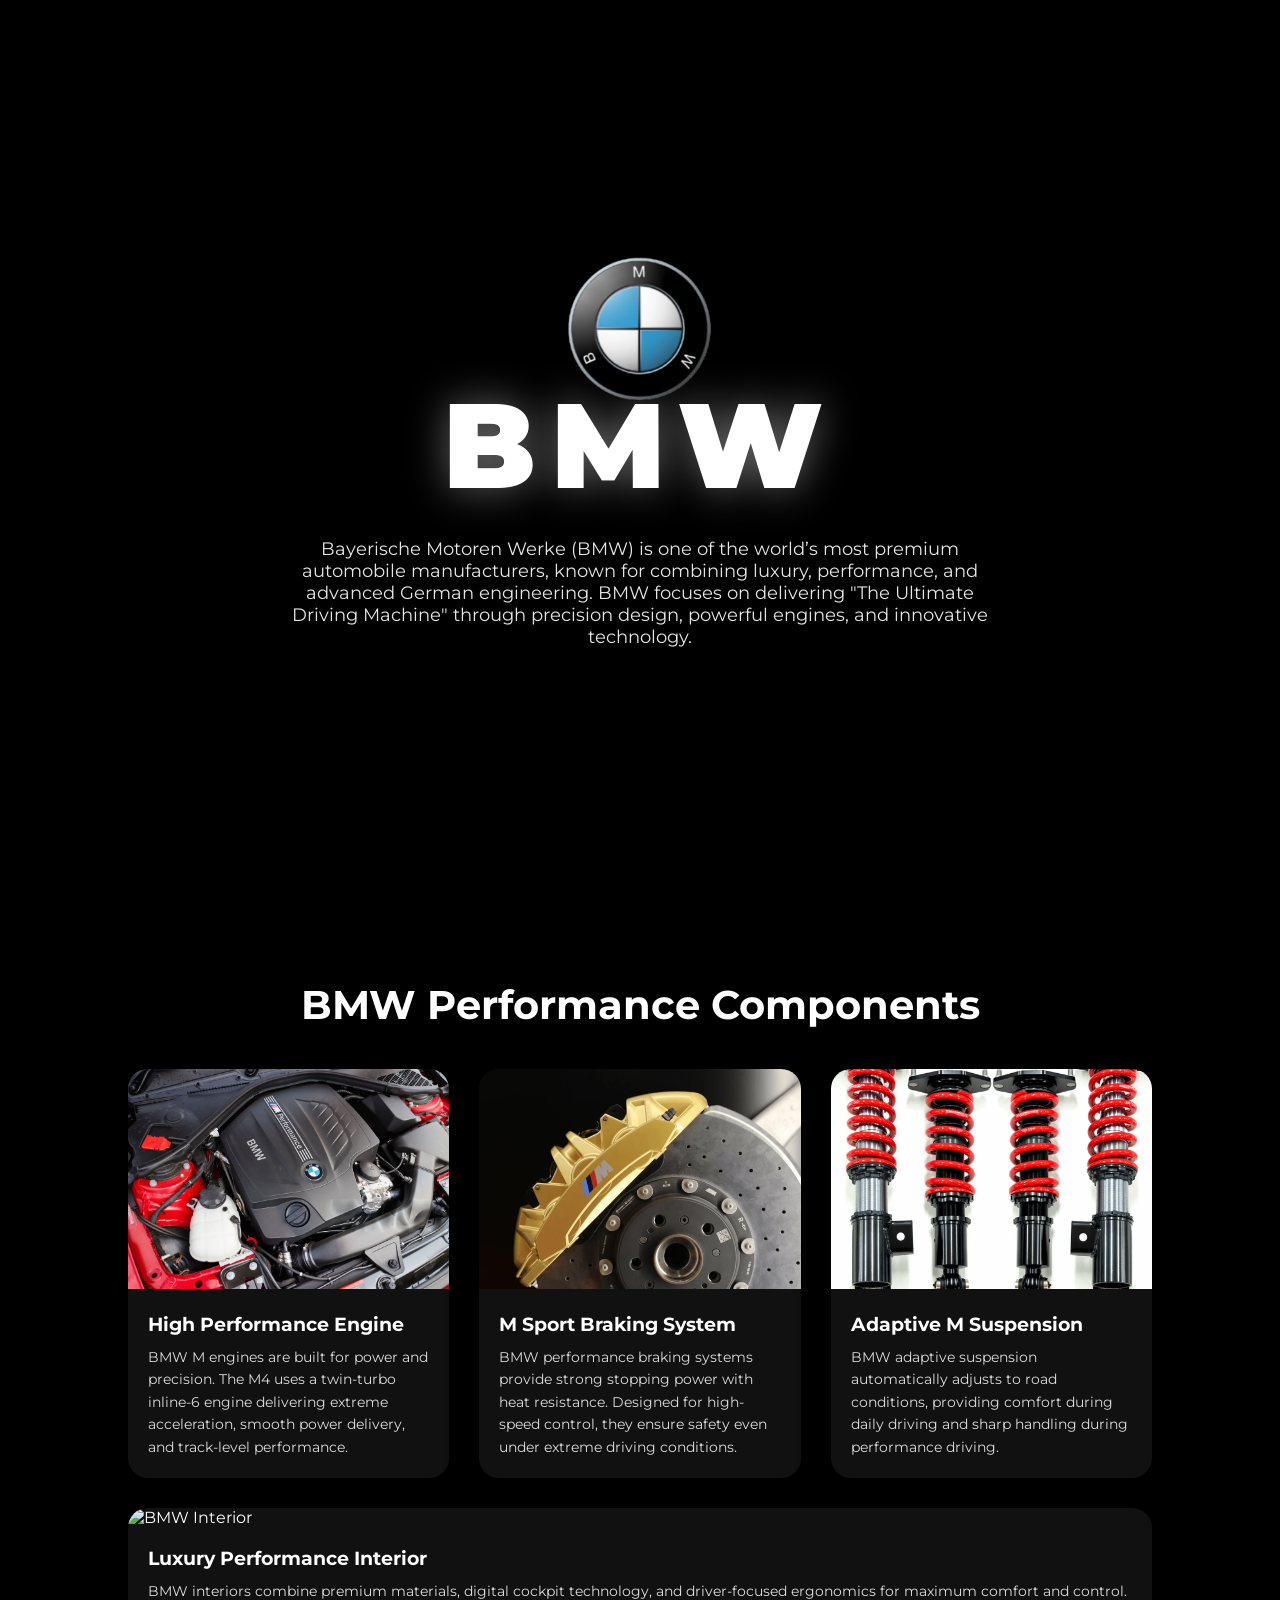
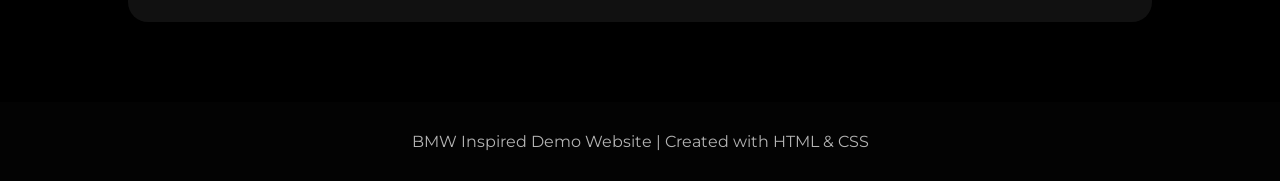
==== index.html @ 58750da8 "first commit" ====
<!DOCTYPE html>
<html lang="en">
<head>
<meta charset="UTF-8">
<meta name="viewport" content="width=device-width, initial-scale=1.0">
<title>BMW M4 Experience</title>
<link href="https://fonts.googleapis.com/css2?family=Montserrat:wght@300;400;700;900&display=swap" rel="stylesheet">
<link rel="stylesheet" href="style.css">
</head>
<body>
<section class="hero">
    <div class="hero-content">
        <img class="logo" src="./src/B-removebg-preview.png" alt="BMW Logo">
        <h1>BMW</h1>
        <p>
            Bayerische Motoren Werke (BMW) is one of the world’s most premium automobile manufacturers, 
            known for combining luxury, performance, and advanced German engineering. BMW focuses on 
            delivering "The Ultimate Driving Machine" through precision design, powerful engines, and 
            innovative technology.
        </p>
    </div>
</section>
<section class="section">
    <h2>BMW Performance Components</h2>

    <div class="parts-grid">

        <div class="card"style="grid-area: grid1;">
            <img src="./src/wmremove-transformed.png" alt="BMW Engine">
            <div class="card-content">
                <h3>High Performance Engine</h3>
                <p>
                    BMW M engines are built for power and precision. The M4 uses a twin-turbo inline-6 engine
                    delivering extreme acceleration, smooth power delivery, and track-level performance.
                </p>
            </div>
        </div>

     
        <div class="card"style="grid-area: grid2;">
            <img src="./src/BMW_brakes.jpg" alt="BMW Brakes">
            <div class="card-content">
                <h3>M Sport Braking System</h3>
                <p>
                    BMW performance braking systems provide strong stopping power with heat resistance.
                    Designed for high-speed control, they ensure safety even under extreme driving conditions.
                </p>
            </div>
        </div>

 
        <div class="card"style="grid-area: grid3;">
            <img src="./src/suspension.png" alt="BMW Suspension">
            <div class="card-content">
                <h3>Adaptive M Suspension</h3>
                <p>
                    BMW adaptive suspension automatically adjusts to road conditions, providing comfort
                    during daily driving and sharp handling during performance driving.
                </p>
            </div>
        </div>

       
        <div class="card" style="grid-area: grid4;">
            <img src="https://images.unsplash.com/photo-1552519507-da3b142c6e3d?q=80&w=2070&auto=format&fit=crop" alt="BMW Interior">
            <div class="card-content">
                <h3>Luxury Performance Interior</h3>
                <p>
                    BMW interiors combine premium materials, digital cockpit technology, and driver-focused
                    ergonomics for maximum comfort and control.
                </p>
            </div>
        </div>

    </div>
</section>

<footer>
    BMW Inspired Demo Website | Created with HTML & CSS
</footer>

</body>
</html>
---- style.css ----
* {
  margin: 0;
  padding: 0;
  box-sizing: border-box;
  font-family: "Montserrat", sans-serif;
}

body {
  color: white;
  background: black;
}
.hero {
  position: relative;
  height: 100vh;
  display: flex;
  justify-content: center;
  align-items: center;
  text-align: center;
  overflow: hidden;
}

.hero::before {
  content: "";
  position: absolute;
  top: 0;
  left: 0;
  width: 100%;
  height: 100%;
  background: url("https://images.unsplash.com/photo-1617531653332-bd46c24f2068?q=80&w=2070&auto=format&fit=crop")
    center/cover no-repeat;
  filter: blur(6px) brightness(0.6);
  transform: scale(1.1);
}

.hero-content {
  position: relative;
  z-index: 2;
}

.logo {
  z-index: 99;
  width: 200px;
  margin: auto;
  display: block;
  position: relative;
  top: -5px;
  animation:10s autorotates linear infinite;
}

@keyframes autorotates{
  0%{
    transform: rotate(0deg);
  }
  100%{
    transform: rotate(360deg);
  }
}


.hero h1 {
  font-size: 120px;
  font-weight: 900;
  letter-spacing: 15px;
  margin-top: -60px;
  text-shadow: 0 0 40px rgba(255, 255, 255, 0.4);
}

.hero p {
  max-width: 700px;
  margin: 20px auto;
  font-size: 18px;
  opacity: 0.9;
}

.section {
  padding: 80px 10%;
  animation: fadein linear;
 
}

.section h2 {
  font-size: 40px;
  margin-bottom: 40px;
  text-align: center;
  animation:  textfadein linear;
  animation-timeline: view();
  animation-range: entry 0% cover 25%;
}

  @keyframes textfadein{
    from{
      opacity: 0;
      scale: 0.5;
    }
    to{
      opacity: 1;
      scale: 1;
    }
  }


.parts-grid  {
  display: grid;
  grid-template-columns: repeat(3, 1fr);
  grid-template-rows: auto auto;
  gap: 30px;
  grid-template-areas:
    "grid1 grid2 grid3"
    "grid4 grid4 grid4";
}
@media (max-width: 1024px) {
  .parts-grid   {
    grid-template-columns: repeat(2, 1fr);
    grid-template-areas:
      "grid1 grid2"
      "grid3 grid4";
  }
}
@media (max-width: 640px) {
  .parts-grid   {
    grid-template-columns: 1fr;
    grid-template-areas:
      "grid1"
      "grid2"
      "grid3"
      "grid4";
  }
}
.card {
  background: #111;
  border-radius: 20px;
  overflow: hidden;
  box-shadow: 0 10px 30px rgba(0, 0, 0, 0.6);
  transition: 0.3s;
  animation: fadein linear;
  animation-timeline: view();
  animation-range: entry 0% cover 40%;
}
@keyframes fadein {
  from {
    opacity: 0;
    scale: 0.5;
  }
  to {
    opacity: 1;
    scale: 1;
  }
}

.card:hover {
  transform: translateY(-10px) scale(1.02);
}

.card img {
  width: 100%;
  height: 220px;
  object-fit: cover;
}

.card-content {
  padding: 20px;
}

.card-content h3 {
  margin-bottom: 10px;
}

.card-content p {
  opacity: 0.85;
  font-size: 14px;
  line-height: 1.6;
}

footer {
  text-align: center;
  padding: 30px;
  background: #050505;
  opacity: 0.7;
}
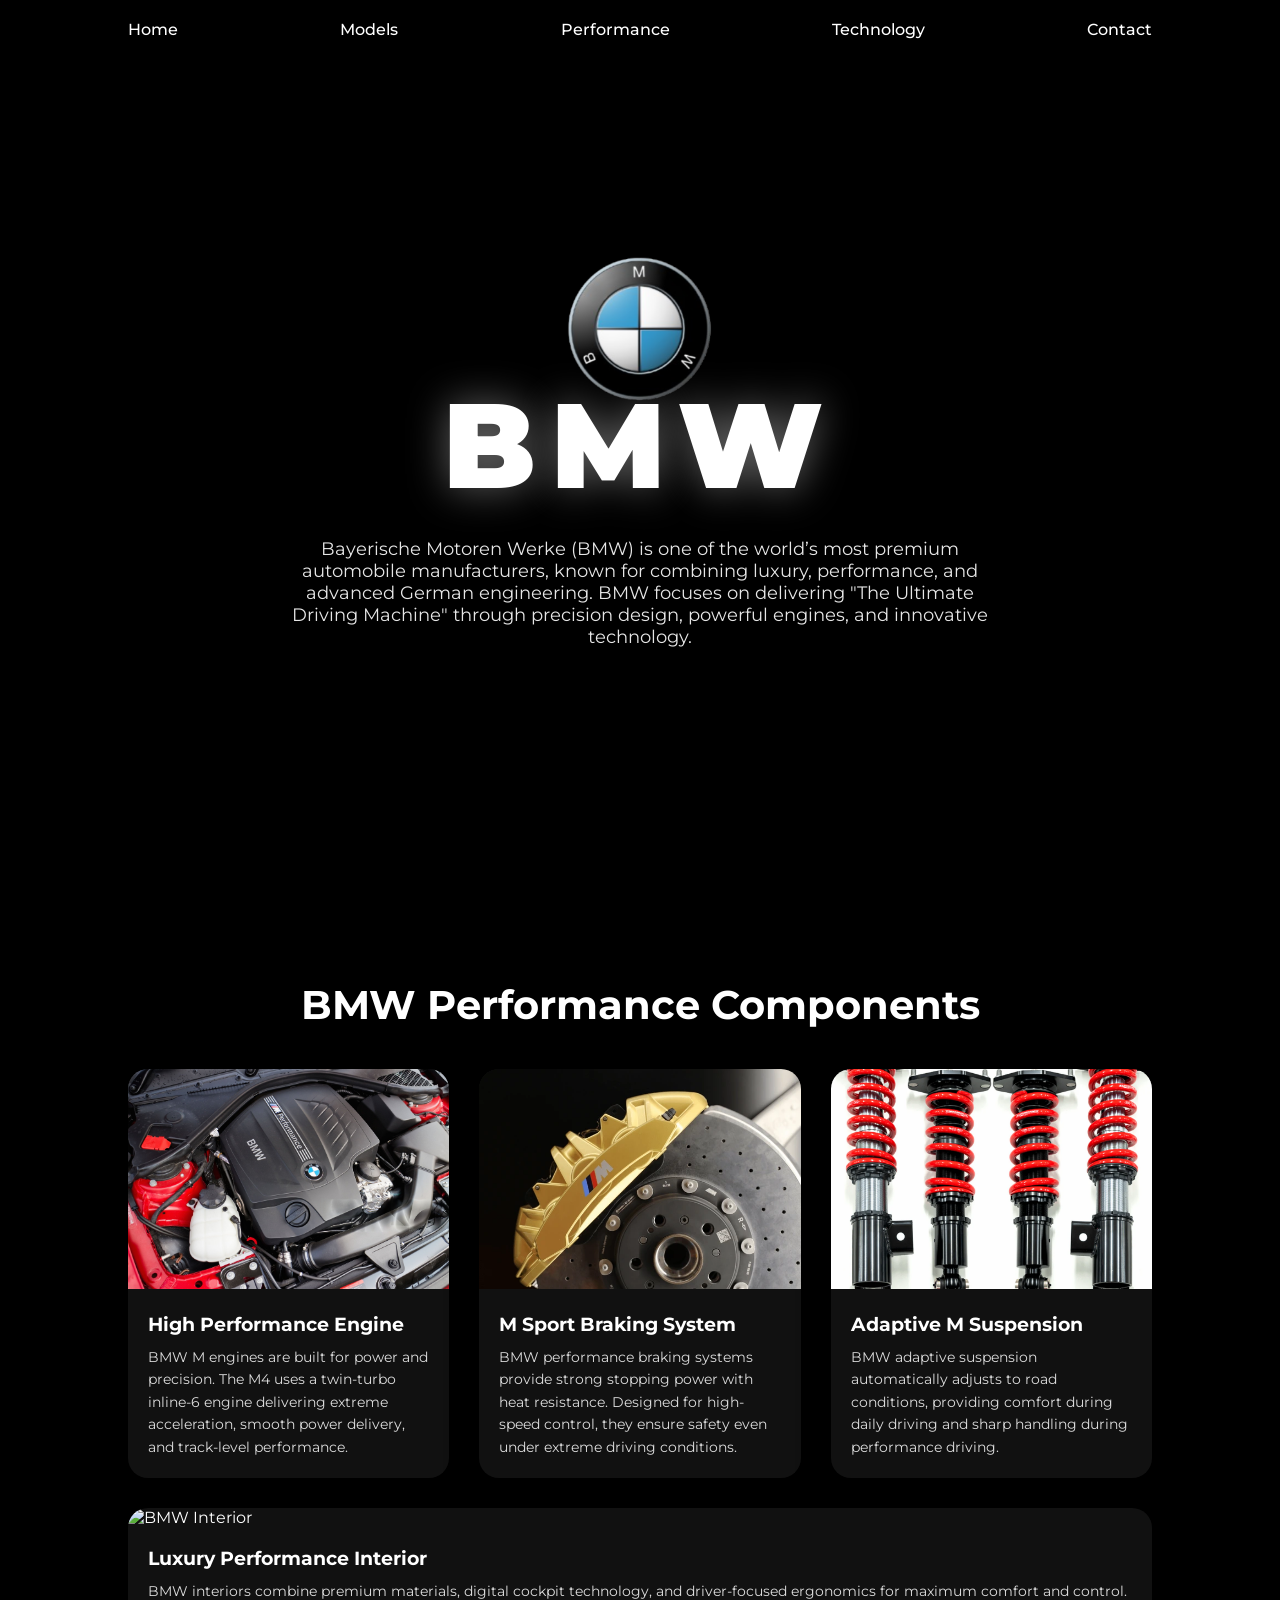
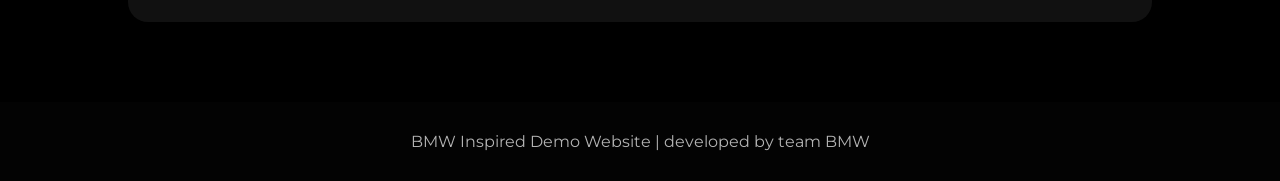
==== commit 07fe20c7: "nav-bar" ====
--- a/index.html
+++ b/index.html
@@ -1,84 +1,95 @@
-
-<!DOCTYPE html>
+<!doctype html>
 <html lang="en">
-<head>
-<meta charset="UTF-8">
-<meta name="viewport" content="width=device-width, initial-scale=1.0">
-<title>BMW M4 Experience</title>
-<link href="https://fonts.googleapis.com/css2?family=Montserrat:wght@300;400;700;900&display=swap" rel="stylesheet">
-<link rel="stylesheet" href="style.css">
-</head>
-<body>
-<section class="hero">
-    <div class="hero-content">
-        <img class="logo" src="./src/B-removebg-preview.png" alt="BMW Logo">
+  <head>
+    <meta charset="UTF-8" />
+    <meta name="viewport" content="width=device-width, initial-scale=1.0" />
+    <title>BMW M4 Experience</title>
+    <link
+      href="https://fonts.googleapis.com/css2?family=Montserrat:wght@300;400;700;900&display=swap"
+      rel="stylesheet"
+    />
+    <link rel="stylesheet" href="style.css" />
+  </head>
+  <body>
+    <nav>
+      <ul>
+        <li><a href="#hero">Home</a></li>
+        <li><a href="#models">Models</a></li>
+        <li><a href="#performance">Performance</a></li>
+        <li><a href="#technology">Technology</a></li>
+        <li><a href="#contact">Contact</a></li>
+      </ul>
+    </nav>
+    <section class="hero" id="hero">
+      <div class="hero-content">
+        <img class="logo" src="./src/B-removebg-preview.png" alt="BMW Logo" />
         <h1>BMW</h1>
         <p>
-            Bayerische Motoren Werke (BMW) is one of the world’s most premium automobile manufacturers, 
-            known for combining luxury, performance, and advanced German engineering. BMW focuses on 
-            delivering "The Ultimate Driving Machine" through precision design, powerful engines, and 
-            innovative technology.
+          Bayerische Motoren Werke (BMW) is one of the world’s most premium
+          automobile manufacturers, known for combining luxury, performance, and
+          advanced German engineering. BMW focuses on delivering "The Ultimate
+          Driving Machine" through precision design, powerful engines, and
+          innovative technology.
         </p>
-    </div>
-</section>
-<section class="section">
-    <h2>BMW Performance Components</h2>
+      </div>
+    </section>
+    <section class="section" id="performance">
+      <h2>BMW Performance Components</h2>
 
-    <div class="parts-grid">
-
-        <div class="card"style="grid-area: grid1;">
-            <img src="./src/wmremove-transformed.png" alt="BMW Engine">
-            <div class="card-content">
-                <h3>High Performance Engine</h3>
-                <p>
-                    BMW M engines are built for power and precision. The M4 uses a twin-turbo inline-6 engine
-                    delivering extreme acceleration, smooth power delivery, and track-level performance.
-                </p>
-            </div>
+      <div class="parts-grid">
+        <div class="card" style="grid-area: grid1">
+          <img src="./src/wmremove-transformed.png" alt="BMW Engine" />
+          <div class="card-content">
+            <h3>High Performance Engine</h3>
+            <p>
+              BMW M engines are built for power and precision. The M4 uses a
+              twin-turbo inline-6 engine delivering extreme acceleration, smooth
+              power delivery, and track-level performance.
+            </p>
+          </div>
         </div>
 
-     
-        <div class="card"style="grid-area: grid2;">
-            <img src="./src/BMW_brakes.jpg" alt="BMW Brakes">
-            <div class="card-content">
-                <h3>M Sport Braking System</h3>
-                <p>
-                    BMW performance braking systems provide strong stopping power with heat resistance.
-                    Designed for high-speed control, they ensure safety even under extreme driving conditions.
-                </p>
-            </div>
+        <div class="card" style="grid-area: grid2">
+          <img src="./src/BMW_brakes.jpg" alt="BMW Brakes" />
+          <div class="card-content">
+            <h3>M Sport Braking System</h3>
+            <p>
+              BMW performance braking systems provide strong stopping power with
+              heat resistance. Designed for high-speed control, they ensure
+              safety even under extreme driving conditions.
+            </p>
+          </div>
         </div>
 
- 
-        <div class="card"style="grid-area: grid3;">
-            <img src="./src/suspension.png" alt="BMW Suspension">
-            <div class="card-content">
-                <h3>Adaptive M Suspension</h3>
-                <p>
-                    BMW adaptive suspension automatically adjusts to road conditions, providing comfort
-                    during daily driving and sharp handling during performance driving.
-                </p>
-            </div>
+        <div class="card" style="grid-area: grid3">
+          <img src="./src/suspension.png" alt="BMW Suspension" />
+          <div class="card-content">
+            <h3>Adaptive M Suspension</h3>
+            <p>
+              BMW adaptive suspension automatically adjusts to road conditions,
+              providing comfort during daily driving and sharp handling during
+              performance driving.
+            </p>
+          </div>
         </div>
 
-       
-        <div class="card" style="grid-area: grid4;">
-            <img src="https://images.unsplash.com/photo-1552519507-da3b142c6e3d?q=80&w=2070&auto=format&fit=crop" alt="BMW Interior">
-            <div class="card-content">
-                <h3>Luxury Performance Interior</h3>
-                <p>
-                    BMW interiors combine premium materials, digital cockpit technology, and driver-focused
-                    ergonomics for maximum comfort and control.
-                </p>
-            </div>
+        <div class="card" style="grid-area: grid4">
+          <img
+            src="https://images.unsplash.com/photo-1552519507-da3b142c6e3d?q=80&w=2070&auto=format&fit=crop"
+            alt="BMW Interior"
+          />
+          <div class="card-content">
+            <h3>Luxury Performance Interior</h3>
+            <p>
+              BMW interiors combine premium materials, digital cockpit
+              technology, and driver-focused ergonomics for maximum comfort and
+              control.
+            </p>
+          </div>
         </div>
+      </div>
+    </section>
 
-    </div>
-</section>
-
-<footer>
-    BMW Inspired Demo Website | Created with HTML & CSS
-</footer>
-
-</body>
-</html>+    <footer>BMW Inspired Demo Website | developed by team BMW</footer>
+  </body>
+</html>
--- a/style.css
+++ b/style.css
@@ -18,7 +18,43 @@
   text-align: center;
   overflow: hidden;
 }
-
+nav{
+  position: fixed;
+  top: 0;
+  left: 0;
+  width: 100%;
+  padding: 20px 10%;
+  display: flex;
+  justify-content: space-between;
+  align-items: center;
+  z-index: 1000;
+  background: rgba(0, 0, 0, 0.5);
+  backdrop-filter: blur(10px);
+}
+nav ul {
+  width: 100%;
+  display: flex;
+  gap: 30px;
+  justify-content: space-between;
+}
+nav ul li {
+  list-style: none;
+}
+nav ul li a {
+  color: white;
+  text-decoration: none;
+  font-weight: 500;
+  transition: 0.3s;
+}
+nav ul li a:hover {
+  color: #ff4081;
+}
+@media (max-width: 640px) {
+  nav ul {
+    font-size: 14px;
+     gap: 15px;
+  }
+}
 .hero::before {
   content: "";
   position: absolute;
@@ -44,18 +80,18 @@
   display: block;
   position: relative;
   top: -5px;
-  animation:10s autorotates linear infinite;
-}
-
-@keyframes autorotates{
-  0%{
+  pointer-events: none;
+  animation: autorotates 10s linear infinite;
+}
+
+@keyframes autorotates {
+  0% {
     transform: rotate(0deg);
   }
-  100%{
+  100% {
     transform: rotate(360deg);
   }
 }
-
 
 .hero h1 {
   font-size: 120px;
@@ -75,31 +111,29 @@
 .section {
   padding: 80px 10%;
   animation: fadein linear;
- 
 }
 
 .section h2 {
   font-size: 40px;
   margin-bottom: 40px;
   text-align: center;
-  animation:  textfadein linear;
+  animation: textfadein linear;
   animation-timeline: view();
   animation-range: entry 0% cover 25%;
 }
 
-  @keyframes textfadein{
-    from{
-      opacity: 0;
-      scale: 0.5;
-    }
-    to{
-      opacity: 1;
-      scale: 1;
-    }
-  }
-
-
-.parts-grid  {
+@keyframes textfadein {
+  from {
+    opacity: 0;
+    scale: 0.5;
+  }
+  to {
+    opacity: 1;
+    scale: 1;
+  }
+}
+
+.parts-grid {
   display: grid;
   grid-template-columns: repeat(3, 1fr);
   grid-template-rows: auto auto;
@@ -109,7 +143,7 @@
     "grid4 grid4 grid4";
 }
 @media (max-width: 1024px) {
-  .parts-grid   {
+  .parts-grid {
     grid-template-columns: repeat(2, 1fr);
     grid-template-areas:
       "grid1 grid2"
@@ -117,7 +151,7 @@
   }
 }
 @media (max-width: 640px) {
-  .parts-grid   {
+  .parts-grid {
     grid-template-columns: 1fr;
     grid-template-areas:
       "grid1"
